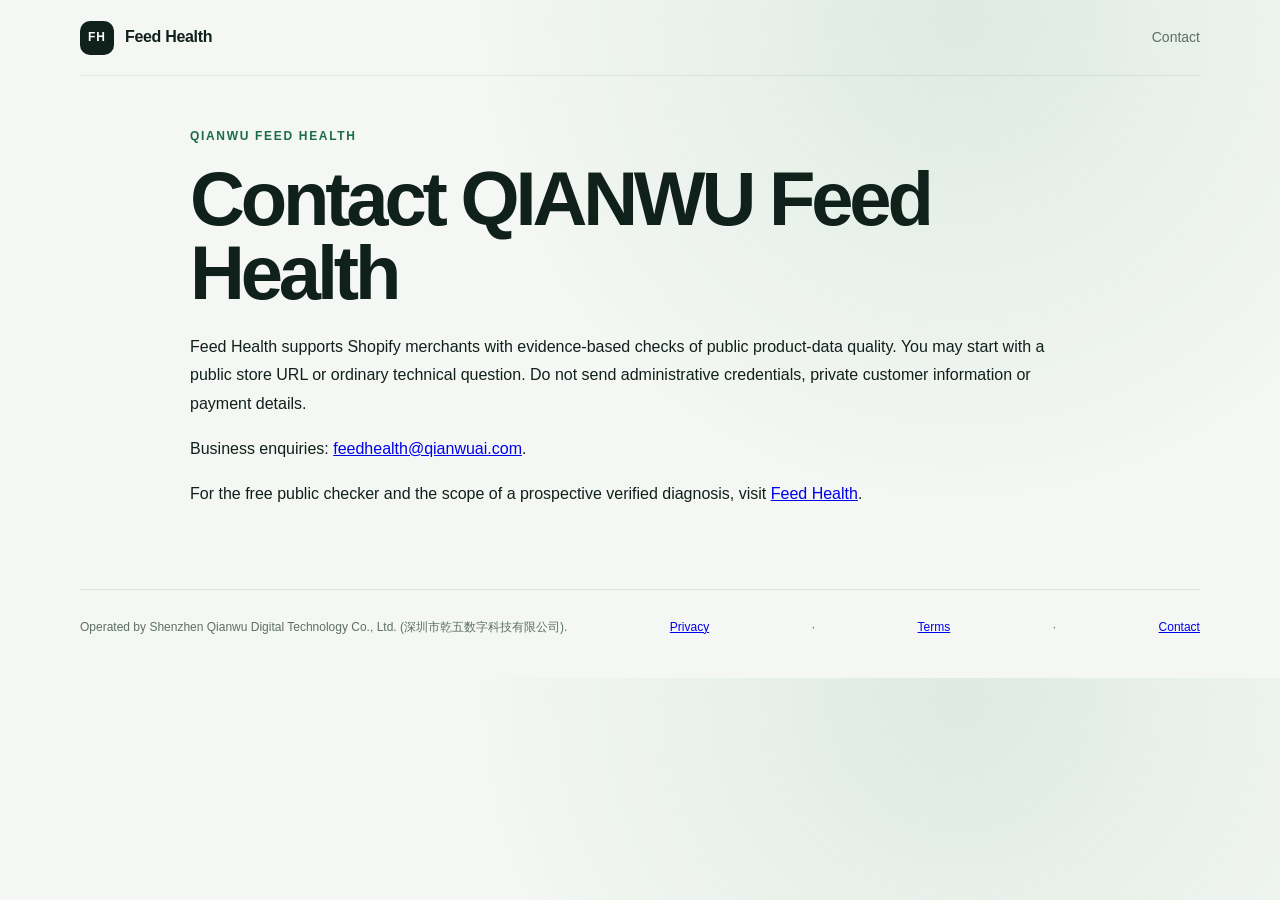
==== contact.html @ 8e6e48a0 "feat(feedhealth): branded Railway static site and honest interest handoff" ====
<!doctype html>
<html lang="en"><head><meta charset="utf-8"><meta name="viewport" content="width=device-width,initial-scale=1">
<title>Contact QIANWU Feed Health | Feed Health by QIANWU</title>
<meta name="description" content="Feed Health by Shenzhen Qianwu Digital Technology: Contact QIANWU Feed Health.">
<link rel="canonical" href="https://feed.qianwuai.com/contact.html">
<link rel="stylesheet" href="/styles.css"></head>
<body><header class="nav shell"><a class="brand" href="/"><span class="brand-mark">FH</span> Feed Health</a><a class="nav-link" href="/contact.html">Contact</a></header>
<main class="shell" style="max-width:900px;margin:50px auto 80px;line-height:1.8">
<p class="eyebrow">QIANWU FEED HEALTH</p><h1>Contact QIANWU Feed Health</h1>
<p>Feed Health supports Shopify merchants with evidence-based checks of public product-data quality. You may start with a public store URL or ordinary technical question. Do not send administrative credentials, private customer information or payment details.</p>
<p>Business enquiries: <a href="mailto:feedhealth@qianwuai.com?subject=Feed%20Health%20enquiry">feedhealth@qianwuai.com</a>.</p>
<p>For the free public checker and the scope of a prospective verified diagnosis, visit <a href="/">Feed Health</a>.</p>
</main>
<footer class="shell footer"><p>Operated by Shenzhen Qianwu Digital Technology Co., Ltd. (深圳市乾五数字科技有限公司).</p><a href="/privacy.html">Privacy</a> · <a href="/terms.html">Terms</a> · <a href="/contact.html">Contact</a></footer>
</body></html>
---- styles.css ----
:root {
  --ink: #10201b;
  --muted: #5d6f68;
  --paper: #f4f7f3;
  --card: #ffffff;
  --line: #dce5df;
  --accent: #1c6b4f;
  --accent-dark: #114b38;
  --accent-soft: #dff0e8;
  --critical: #b44a45;
  --warning: #b67a22;
  --opportunity: #34708d;
  --shadow: 0 24px 70px rgba(25, 54, 44, .10);
}

* { box-sizing: border-box; }
html { scroll-behavior: smooth; }
body {
  margin: 0;
  color: var(--ink);
  background:
    radial-gradient(circle at 75% 3%, rgba(105, 168, 140, .16), transparent 30rem),
    var(--paper);
  font-family: Inter, ui-sans-serif, -apple-system, BlinkMacSystemFont, "Segoe UI", sans-serif;
  line-height: 1.55;
}
button, input, select, textarea { font: inherit; }
button, a { -webkit-tap-highlight-color: transparent; }
.shell { width: min(1120px, calc(100% - 40px)); margin-inline: auto; }

.nav {
  min-height: 76px;
  display: flex;
  align-items: center;
  justify-content: space-between;
  border-bottom: 1px solid rgba(16, 32, 27, .08);
}
.brand { display: inline-flex; gap: 11px; align-items: center; color: var(--ink); text-decoration: none; font-weight: 750; letter-spacing: -.02em; }
.brand b { color: var(--accent); font-size: .72em; text-transform: uppercase; letter-spacing: .08em; }
.brand-mark { display: grid; place-items: center; width: 34px; height: 34px; border-radius: 10px; color: white; background: var(--ink); font-size: 12px; letter-spacing: .08em; }
.nav-link { color: var(--muted); font-size: 14px; text-decoration: none; }
.nav-link:hover { color: var(--ink); }

.hero { padding: 84px 0 66px; display: grid; grid-template-columns: 1.4fr .75fr; gap: 64px; align-items: center; }
.eyebrow { margin: 0 0 14px; color: var(--accent); font-size: 12px; font-weight: 800; letter-spacing: .14em; text-transform: uppercase; }
h1, h2, h3, p { margin-top: 0; }
h1 { margin-bottom: 22px; max-width: 760px; font-size: clamp(45px, 6vw, 76px); line-height: .98; letter-spacing: -.055em; font-weight: 760; }
h1 span { color: #6d7e77; }
h2 { margin-bottom: 14px; font-size: clamp(30px, 4vw, 46px); line-height: 1.07; letter-spacing: -.04em; }
h3 { letter-spacing: -.025em; }
.lede { max-width: 700px; color: var(--muted); font-size: 19px; }
.trust-row { display: flex; flex-wrap: wrap; gap: 10px; margin-top: 28px; }
.trust-row span { padding: 8px 12px; border: 1px solid var(--line); border-radius: 999px; background: rgba(255,255,255,.6); font-size: 13px; font-weight: 650; }
.hero-card { padding: 28px; border: 1px solid var(--line); border-radius: 24px; background: rgba(255,255,255,.76); box-shadow: var(--shadow); backdrop-filter: blur(14px); }
.card-kicker { margin-bottom: 14px; color: var(--muted); font-size: 12px; font-weight: 800; letter-spacing: .11em; text-transform: uppercase; }
.metric-grid { display: grid; grid-template-columns: repeat(3, 1fr); gap: 8px; }
.metric-grid div { padding: 18px 10px; border-radius: 15px; background: var(--paper); }
.metric-grid strong { display: block; font-size: 28px; letter-spacing: -.04em; }
.metric-grid span { display: block; color: var(--muted); font-size: 11px; line-height: 1.25; }
.micro { margin: 18px 0 0; color: var(--muted); font-size: 12px; }

.checker, .results { margin-bottom: 72px; padding: clamp(26px, 5vw, 54px); border: 1px solid var(--line); border-radius: 30px; background: var(--card); box-shadow: var(--shadow); }
.section-heading { max-width: 760px; margin-bottom: 30px; }
.section-heading > p:last-child { color: var(--muted); }
.scan-form { padding: 24px; border-radius: 20px; background: #f7f9f6; border: 1px solid var(--line); }
label { display: block; margin-bottom: 8px; font-size: 13px; font-weight: 750; }
.input-row { display: grid; grid-template-columns: 1fr auto; gap: 10px; }
input, select, textarea { width: 100%; border: 1px solid #ccd8d1; border-radius: 12px; background: white; color: var(--ink); outline: none; transition: border-color .15s, box-shadow .15s; }
input, select { min-height: 49px; padding: 0 14px; }
textarea { padding: 14px; resize: vertical; font-family: ui-monospace, SFMono-Regular, Menlo, monospace; font-size: 13px; }
input:focus, select:focus, textarea:focus { border-color: var(--accent); box-shadow: 0 0 0 3px rgba(28, 107, 79, .12); }
.field-row { margin-top: 16px; max-width: 360px; }
.button { min-height: 48px; border: 0; border-radius: 12px; padding: 0 18px; cursor: pointer; font-weight: 750; transition: transform .12s, opacity .12s, background .12s; }
.button:hover { transform: translateY(-1px); }
.button:disabled { cursor: wait; opacity: .56; transform: none; }
.primary { color: white; background: var(--accent); }
.primary:hover { background: var(--accent-dark); }
.secondary { color: var(--ink); background: var(--accent-soft); }
.ghost { color: var(--ink); background: transparent; border: 1px solid var(--line); }
.form-message, .intent-message { min-height: 1.3em; margin: 12px 0 0; color: var(--muted); font-size: 13px; }
.form-message.error { color: var(--critical); }
.form-message.success, .intent-message.success { color: var(--accent); font-weight: 650; }

.manual-panel { margin-top: 18px; border: 1px solid var(--line); border-radius: 16px; background: #fafcf9; }
.manual-panel summary { padding: 17px 20px; cursor: pointer; font-weight: 700; }
.manual-content { padding: 0 20px 20px; }
.manual-content > p { color: var(--muted); font-size: 14px; }
.manual-content .button { margin-top: 12px; }
code { padding: 2px 5px; border-radius: 5px; background: #eaf0ec; }

.results-head { display: flex; justify-content: space-between; gap: 30px; align-items: center; padding-bottom: 28px; border-bottom: 1px solid var(--line); }
.muted { color: var(--muted); }
.score-ring { flex: 0 0 auto; width: 116px; height: 116px; display: grid; place-content: center; text-align: center; border: 9px solid var(--accent-soft); border-radius: 50%; background: #fbfdfb; }
.score-ring strong { font-size: 38px; line-height: 1; letter-spacing: -.05em; }
.score-ring span { color: var(--muted); font-size: 12px; }
.summary-grid { display: grid; grid-template-columns: repeat(3, 1fr); gap: 12px; margin: 26px 0; }
.summary-grid article { position: relative; padding: 20px; border: 1px solid var(--line); border-radius: 16px; }
.summary-grid strong { display: block; font-size: 30px; letter-spacing: -.04em; }
.summary-grid p { margin-bottom: 0; color: var(--muted); font-size: 13px; }
.dot { position: absolute; top: 20px; right: 20px; width: 9px; height: 9px; border-radius: 50%; }
.dot.critical { background: var(--critical); }.dot.warning { background: var(--warning); }.dot.opportunity { background: var(--opportunity); }

.repair-plan { margin: 28px 0; padding: 24px; border: 1px solid #cfe2d7; border-radius: 20px; background: linear-gradient(145deg, #f5fbf7, #edf6f1); }
.repair-plan-head { display: flex; justify-content: space-between; align-items: flex-start; gap: 20px; margin-bottom: 18px; }
.repair-plan h3 { margin: 0 0 6px; font-size: 25px; }
.repair-plan .eyebrow { margin-bottom: 7px; }
.plan-note { flex: 0 0 auto; padding: 7px 10px; border: 1px solid #c7ddd1; border-radius: 999px; color: var(--muted); background: rgba(255,255,255,.72); font-size: 11px; font-weight: 750; }
.priority-actions { display: grid; grid-template-columns: repeat(3, 1fr); gap: 12px; }
.priority-card { display: grid; grid-template-columns: 34px 1fr; gap: 12px; padding: 16px; border: 1px solid var(--line); border-radius: 15px; background: white; }
.priority-number { width: 34px; height: 34px; display: grid; place-items: center; border-radius: 10px; background: var(--ink); color: white; font-weight: 800; }
.priority-meta, .finding-priority { display: flex; gap: 8px; align-items: center; color: var(--muted); font-size: 11px; font-weight: 700; }
.priority-card h4 { margin: 7px 0 5px; font-size: 14px; line-height: 1.3; }
.priority-card p { margin: 0; color: var(--muted); font-size: 12px; }
.priority-pill { display: inline-flex; align-items: center; min-height: 22px; padding: 2px 8px; border-radius: 999px; font-size: 10px; font-weight: 850; letter-spacing: .06em; }
.priority-pill.p1 { color: #7e2f2c; background: #f7e5e3; }
.priority-pill.p2 { color: #7b5217; background: #f8eedc; }
.priority-pill.p3 { color: #24556d; background: #e3f0f5; }
.priority-empty { grid-column: 1 / -1; display: flex; justify-content: space-between; gap: 14px; padding: 16px; border-radius: 14px; background: white; color: var(--muted); font-size: 13px; }

.findings { display: grid; gap: 16px; }
.finding { padding: 18px 20px; border: 1px solid var(--line); border-radius: 16px; background: #fff; }
.actionable-finding { padding: 22px; }
.finding-head { display: flex; justify-content: space-between; gap: 20px; align-items: flex-start; }
.finding h4 { margin: 0; font-size: 17px; }
.finding-priority { margin-bottom: 7px; }
.finding p { margin: 7px 0 0; color: var(--muted); font-size: 13px; }
.badge { flex: 0 0 auto; padding: 5px 8px; border-radius: 999px; font-size: 10px; font-weight: 850; letter-spacing: .08em; text-transform: uppercase; }
.badge.critical { color: #7e2f2c; background: #f7e5e3; }.badge.warning { color: #7b5217; background: #f8eedc; }.badge.opportunity { color: #24556d; background: #e3f0f5; }
.finding-grid { display: grid; grid-template-columns: 1fr 1fr; gap: 12px; margin-top: 18px; }
.finding-block { padding: 15px; border-radius: 13px; background: #f7f9f6; }
.block-label { display: block; color: var(--ink); font-size: 11px; font-weight: 850; letter-spacing: .08em; text-transform: uppercase; }
.repair-box { margin-top: 12px; padding: 18px; border: 1px solid #cfe2d7; border-radius: 14px; background: #f7fcf9; }
.repair-box ol { margin: 10px 0 0; padding-left: 21px; color: var(--muted); font-size: 13px; }
.repair-box li + li { margin-top: 6px; }
.example-grid { display: grid; grid-template-columns: 1fr 1fr; gap: 10px; margin-top: 15px; }
.example-grid div { padding: 12px; border: 1px solid var(--line); border-radius: 11px; background: white; }
.example-grid span { color: var(--muted); font-size: 9px; font-weight: 850; letter-spacing: .1em; }
.example-grid div:last-child span { color: var(--accent); }
.example-grid p { margin-top: 5px; color: var(--ink); }
.affected-list { margin-top: 12px; border-top: 1px solid var(--line); padding-top: 12px; }
.affected-list summary { cursor: pointer; color: var(--accent-dark); font-size: 12px; font-weight: 750; }
.sample-list { margin: 10px 0 0; padding-left: 20px; color: var(--muted); font-size: 12px; }
.method-card { margin-top: 22px; padding: 20px; display: flex; justify-content: space-between; gap: 20px; align-items: center; border-radius: 16px; background: #f7f9f6; }
.method-card p:last-child { margin-bottom: 0; color: var(--muted); font-size: 13px; }
.coverage-note { margin-top: 18px; padding: 22px; border: 1px dashed #c8d5ce; border-radius: 16px; background: #fbfcfb; }
.coverage-note h3 { margin: 0 0 12px; font-size: 19px; }
.coverage-grid { display: grid; grid-template-columns: 1fr 1fr; gap: 10px; }
.coverage-grid p { margin: 0; padding: 13px; border-radius: 11px; background: #f3f6f4; color: var(--muted); font-size: 12px; }
.coverage-grid strong { color: var(--ink); }
.cta-panel { margin-top: 26px; padding: 28px; border-radius: 22px; background: var(--ink); color: white; }
.cta-panel .eyebrow { color: #8bd0b1; }.cta-panel p { color: #c5d1cc; }.cta-actions { display: flex; flex-wrap: wrap; gap: 10px; }.cta-panel .secondary { background: white; }

.explain { padding: 50px 0 80px; }
.feature-grid { display: grid; grid-template-columns: repeat(3, 1fr); gap: 14px; }
.feature-grid article { padding: 25px; border: 1px solid var(--line); border-radius: 20px; background: rgba(255,255,255,.58); }
.feature-grid span { color: var(--accent); font-weight: 850; font-size: 12px; }.feature-grid h3 { margin: 22px 0 8px; }.feature-grid p { margin-bottom: 0; color: var(--muted); font-size: 14px; }
.privacy { margin-bottom: 80px; padding: 40px; border-radius: 26px; background: #eaf2ed; display: grid; grid-template-columns: .8fr 1.2fr; gap: 34px; }
.privacy-grid { display: grid; grid-template-columns: 1fr 1fr; gap: 10px; }
.privacy-grid p { margin: 0; padding: 16px; border-radius: 14px; background: rgba(255,255,255,.72); font-size: 13px; }
.footer { padding: 28px 0 42px; display: flex; justify-content: space-between; gap: 24px; border-top: 1px solid var(--line); color: var(--muted); font-size: 12px; }
.footer p { margin: 0; }

@media (max-width: 900px) {
  .priority-actions { grid-template-columns: 1fr; }
}
@media (max-width: 820px) {
  .hero { grid-template-columns: 1fr; gap: 30px; padding-top: 56px; }
  .input-row { grid-template-columns: 1fr; }
  .summary-grid, .feature-grid, .finding-grid, .example-grid, .coverage-grid { grid-template-columns: 1fr; }
  .privacy { grid-template-columns: 1fr; }
  .results-head, .method-card, .footer, .repair-plan-head { align-items: flex-start; flex-direction: column; }
}
@media (max-width: 560px) {
  .shell { width: min(100% - 24px, 1120px); }
  .nav { min-height: 64px; }.nav-link { display: none; }
  h1 { font-size: 45px; }
  .checker, .results { border-radius: 22px; padding: 20px; }
  .scan-form { padding: 16px; }
  .metric-grid { grid-template-columns: 1fr; }
  .privacy-grid { grid-template-columns: 1fr; }
  .cta-actions .button { width: 100%; }
  .plan-note { white-space: normal; }
}
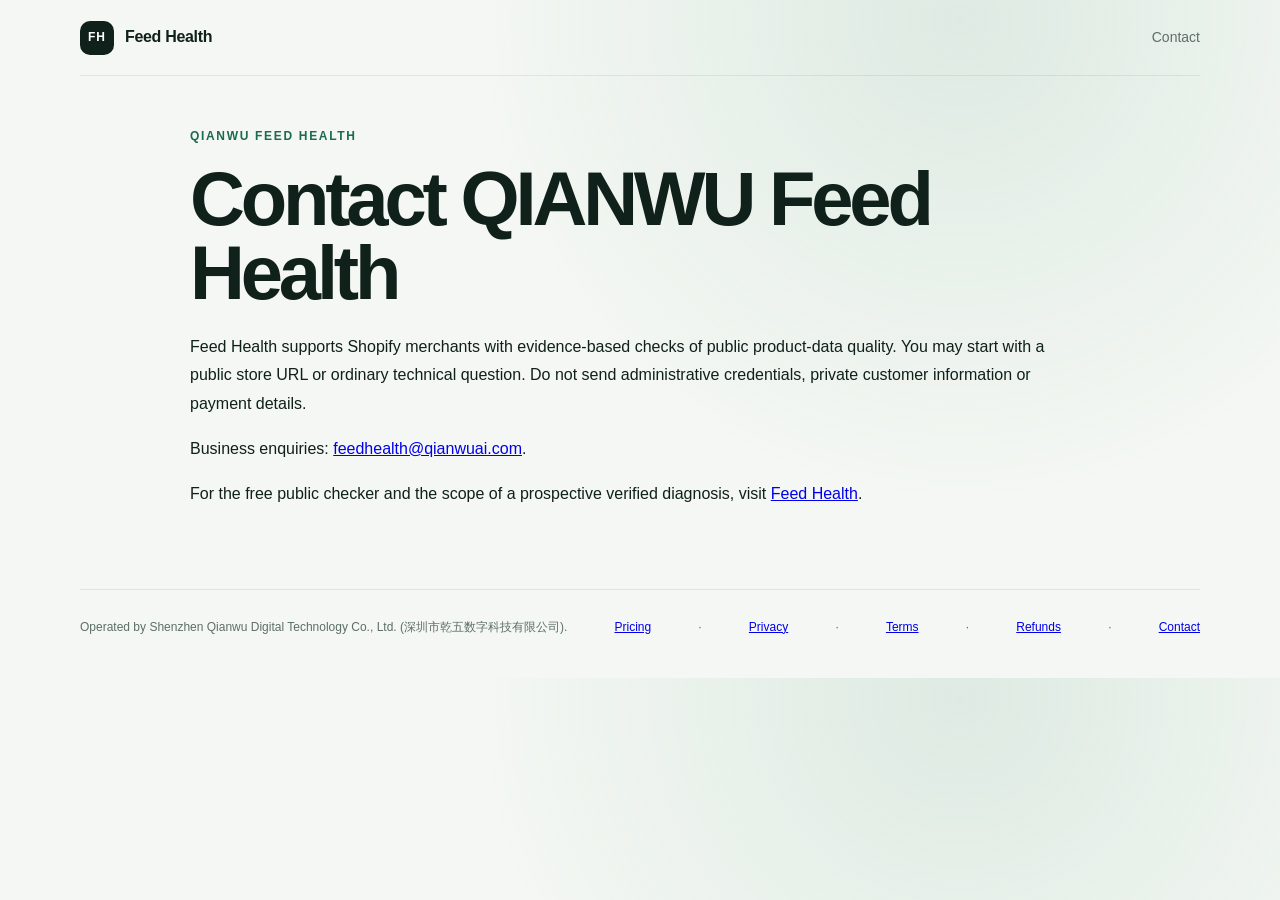
==== commit f0277f87: "fix(feedhealth): link and verify merchant review pages (contact.html)" ====
--- a/contact.html
+++ b/contact.html
@@ -11,5 +11,5 @@
 <p>Business enquiries: <a href="mailto:feedhealth@qianwuai.com?subject=Feed%20Health%20enquiry">feedhealth@qianwuai.com</a>.</p>
 <p>For the free public checker and the scope of a prospective verified diagnosis, visit <a href="/">Feed Health</a>.</p>
 </main>
-<footer class="shell footer"><p>Operated by Shenzhen Qianwu Digital Technology Co., Ltd. (深圳市乾五数字科技有限公司).</p><a href="/privacy.html">Privacy</a> · <a href="/terms.html">Terms</a> · <a href="/contact.html">Contact</a></footer>
+<footer class="shell footer"><p>Operated by Shenzhen Qianwu Digital Technology Co., Ltd. (深圳市乾五数字科技有限公司).</p><a href="/pricing.html">Pricing</a> · <a href="/privacy.html">Privacy</a> · <a href="/terms.html">Terms</a> · <a href="/refund.html">Refunds</a> · <a href="/contact.html">Contact</a></footer>
 </body></html>
